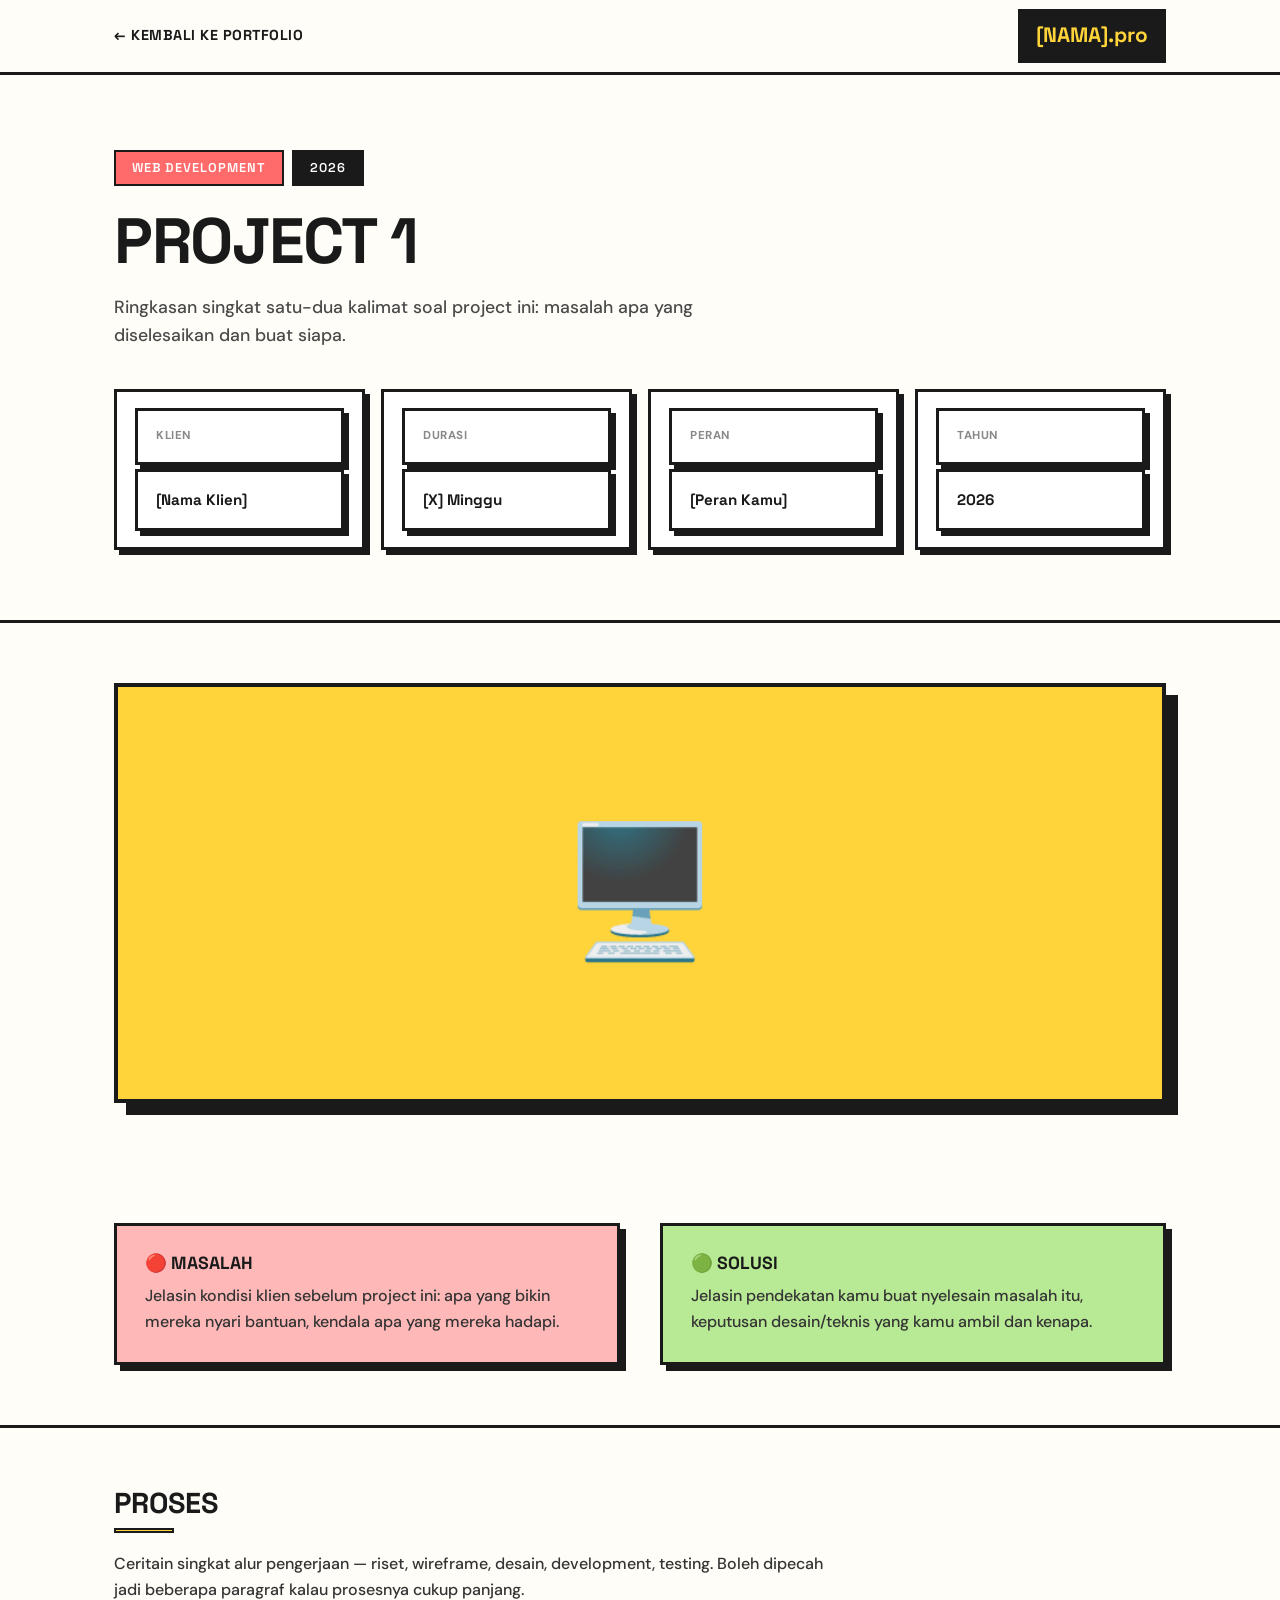
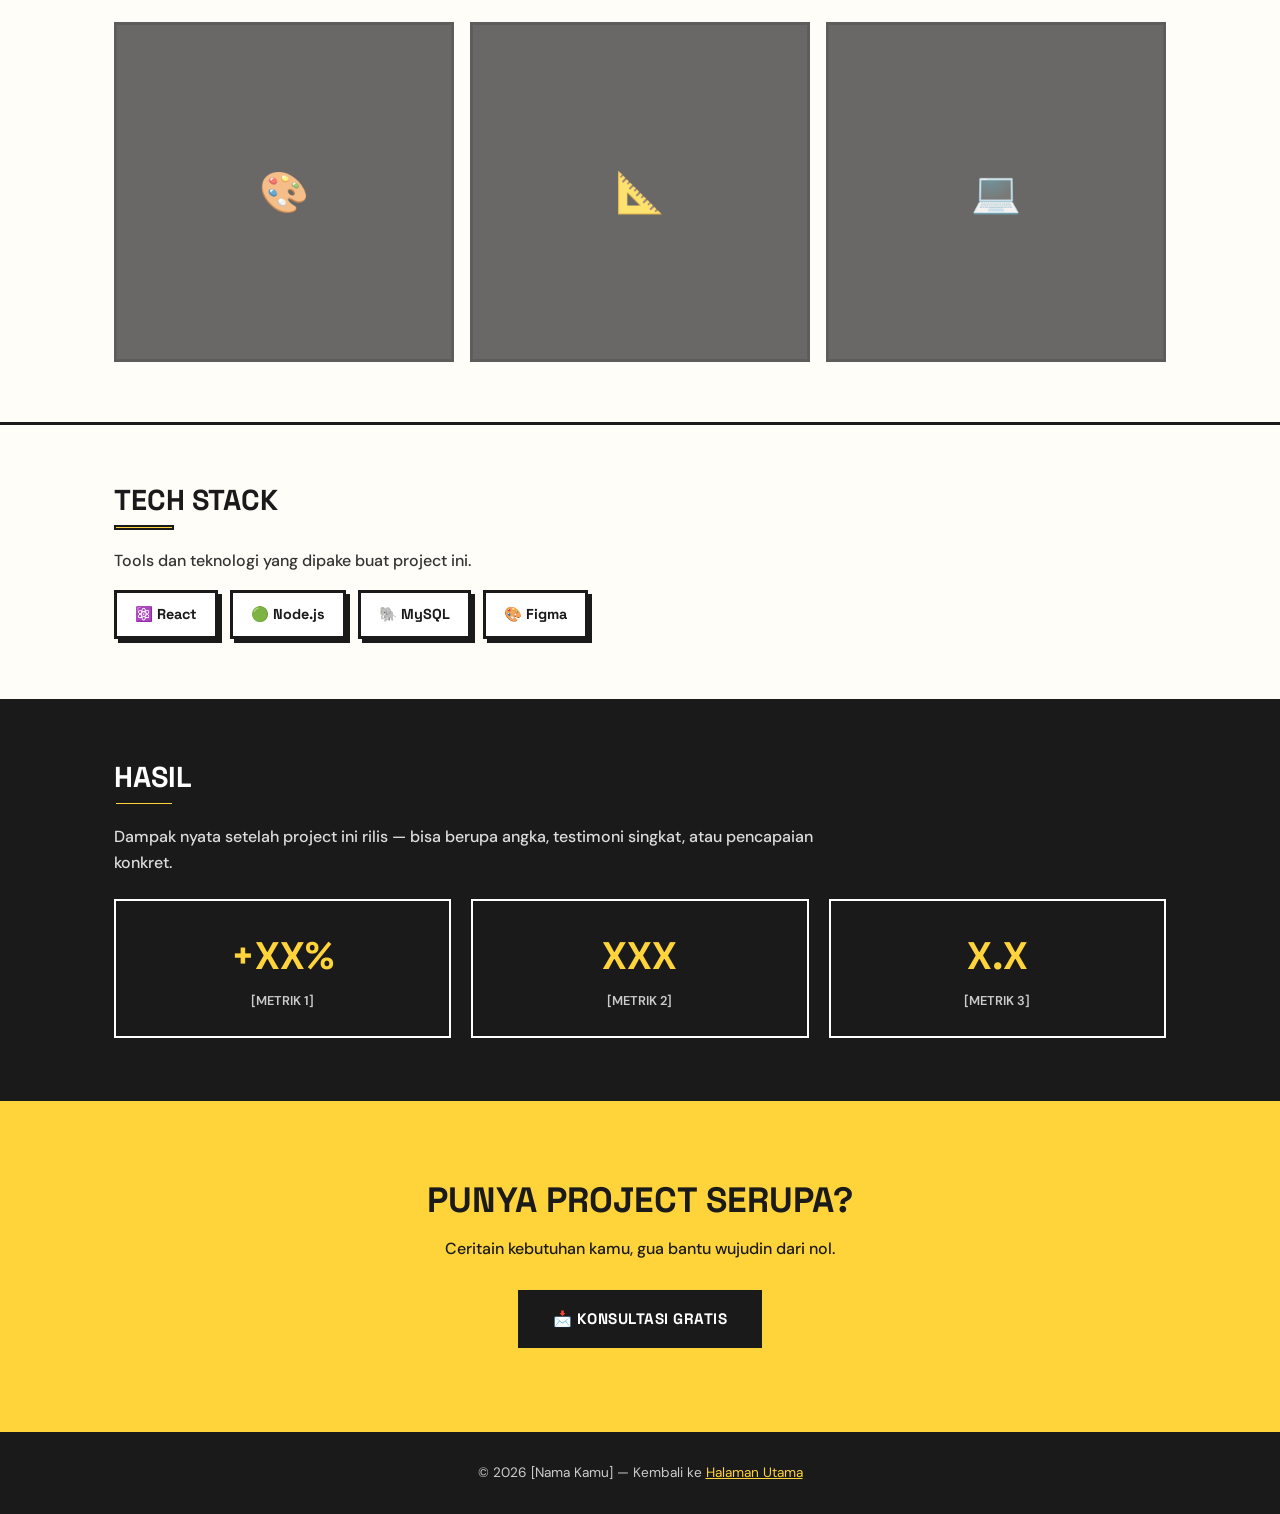
==== case-study.html @ ba1e3828 "Add files via upload" ====
<!DOCTYPE html>
<html lang="id">

<head>
    <meta charset="UTF-8" />
    <meta name="viewport" content="width=device-width, initial-scale=1.0" />
    <title>Project 1 — Case Study | [NAMA].pro</title>
    <link rel="preconnect" href="https://fonts.googleapis.com">
    <link
        href="https://fonts.googleapis.com/css2?family=Inter:wght@700;800;900&family=Space+Grotesk:wght@500;600;700&family=DM+Sans:opsz,wght@9..40,400;9..40,500;9..40,600;9..40,700;9..40,800&display=swap"
        rel="stylesheet">
    <link rel="stylesheet" href="study.css" />
</head>

<body>

    <nav class="topbar">
        <div class="container">
            <a href="portfolio.html#portfolio" class="back-link">← Kembali ke Portfolio</a>
            <span class="logo">[NAMA].pro</span>
        </div>
    </nav>

    <section class="case-hero">
        <div class="container">
            <div class="tags">
                <span class="neo-tag">Web Development</span>
                <span class="neo-tag" style="background:#1a1a1a;">2026</span>
            </div>
            <h1>Project 1</h1>
            <p>Ringkasan singkat satu-dua kalimat soal project ini: masalah apa yang diselesaikan dan buat siapa.</p>
            <div class="case-meta">
                <div>
                    <div class="lbl">Klien</div>
                    <div class="val">[Nama Klien]</div>
                </div>
                <div>
                    <div class="lbl">Durasi</div>
                    <div class="val">[X] Minggu</div>
                </div>
                <div>
                    <div class="lbl">Peran</div>
                    <div class="val">[Peran Kamu]</div>
                </div>
                <div>
                    <div class="lbl">Tahun</div>
                    <div class="val">2026</div>
                </div>
            </div>
        </div>
    </section>

    <div class="container">
        <div class="case-cover">🖥️</div>
    </div>

    <section class="case-block">
        <div class="container case-two-col">
            <div class="col">
                <h3>🔴 Masalah</h3>
                <p>Jelasin kondisi klien sebelum project ini: apa yang bikin mereka nyari bantuan, kendala apa yang
                    mereka hadapi.</p>
            </div>
            <div class="col">
                <h3>🟢 Solusi</h3>
                <p>Jelasin pendekatan kamu buat nyelesain masalah itu, keputusan desain/teknis yang kamu ambil dan
                    kenapa.</p>
            </div>
        </div>
    </section>

    <section class="case-block">
        <div class="container">
            <h2>Proses</h2>
            <p>Ceritain singkat alur pengerjaan — riset, wireframe, desain, development, testing. Boleh dipecah jadi
                beberapa paragraf kalau prosesnya cukup panjang.</p>
            <div class="case-gallery">
                <div>🎨</div>
                <div>📐</div>
                <div>💻</div>
            </div>
        </div>
    </section>

    <section class="case-block">
        <div class="container">
            <h2>Tech Stack</h2>
            <p>Tools dan teknologi yang dipake buat project ini.</p>
            <div class="stack-badges">
                <span class="stack-badge">⚛️ React</span>
                <span class="stack-badge">🟢 Node.js</span>
                <span class="stack-badge">🐘 MySQL</span>
                <span class="stack-badge">🎨 Figma</span>
            </div>
        </div>
    </section>

    <section class="case-block case-result">
        <div class="container">
            <h2>Hasil</h2>
            <p style="color:#ddd;">Dampak nyata setelah project ini rilis — bisa berupa angka, testimoni singkat, atau
                pencapaian konkret.</p>
            <div class="result-stats">
                <div><span class="num">+XX%</span><span class="lbl">[Metrik 1]</span></div>
                <div><span class="num">XXX</span><span class="lbl">[Metrik 2]</span></div>
                <div><span class="num">X.X</span><span class="lbl">[Metrik 3]</span></div>
            </div>
        </div>
    </section>

    <section class="case-cta">
        <div class="container">
            <h2>Punya Project Serupa?</h2>
            <p>Ceritain kebutuhan kamu, gua bantu wujudin dari nol.</p>
            <a href="portfolio.html#contact" class="neo-btn neo-btn-dark">📩 Konsultasi Gratis</a>
        </div>
    </section>

    <footer class="footer">
        <div class="container">© 2026 [Nama Kamu] — Kembali ke <a href="portfolio.html"
                style="color:#FFD43B;text-decoration:underline;">Halaman Utama</a></div>
    </footer>

</body>

</html>
---- study.css ----
*,
        *::before,
        *::after {
            box-sizing: border-box;
            margin: 0;
            padding: 0;
        }

        html {
            scroll-behavior: smooth;
        }

        body {
            font-family: 'DM Sans', 'Inter', sans-serif;
            background: #FFFDF7;
            color: #1a1a1a;
            line-height: 1.6;
        }

        a {
            text-decoration: none;
            color: inherit;
        }

        ul {
            list-style: none;
        }

        .container {
            max-width: 1100px;
            margin: 0 auto;
            padding: 0 24px;
        }

        ::-webkit-scrollbar {
            width: 14px;
        }

        ::-webkit-scrollbar-track {
            background: #FFFDF7;
            border-left: 3px solid #1a1a1a;
        }

        ::-webkit-scrollbar-thumb {
            background: #FFD43B;
            border: 3px solid #1a1a1a;
        }

        html {
            scrollbar-width: thin;
            scrollbar-color: #FFD43B #FFFDF7;
        }

        h1,
        h2,
        h3 {
            font-family: 'Space Grotesk', sans-serif;
            font-weight: 700;
            line-height: 1.1;
        }

        .neo-tag {
            display: inline-block;
            padding: 6px 16px;
            border: 2px solid #1a1a1a;
            font-family: 'Space Grotesk', sans-serif;
            font-weight: 600;
            font-size: 0.8rem;
            text-transform: uppercase;
            letter-spacing: 1px;
            background: #FF6B6B;
            color: #fff;
        }

        .neo-btn {
            display: inline-flex;
            align-items: center;
            gap: 8px;
            padding: 14px 32px;
            border: 3px solid #1a1a1a;
            font-family: 'Space Grotesk', sans-serif;
            font-weight: 700;
            font-size: 0.95rem;
            text-transform: uppercase;
            letter-spacing: 0.5px;
            cursor: pointer;
            transition: all 0.12s;
            background: #fff;
            color: #1a1a1a;
        }

        .neo-btn:hover {
            transform: translate(-3px, -3px);
            box-shadow: 6px 6px 0px #1a1a1a;
        }

        .neo-btn-primary {
            background: #FFD43B;
        }

        .neo-btn-dark {
            background: #1a1a1a;
            color: #fff;
        }

        .neo-btn-dark:hover {
            background: #FFD43B;
            color: #1a1a1a;
        }

        /* TOPBAR */
        .topbar {
            position: fixed;
            top: 0;
            left: 0;
            right: 0;
            z-index: 1000;
            background: #FFFDF7;
            border-bottom: 3px solid #1a1a1a;
        }

        .topbar .container {
            display: flex;
            align-items: center;
            justify-content: space-between;
            height: 72px;
        }

        .back-link {
            font-family: 'Space Grotesk', sans-serif;
            font-weight: 700;
            font-size: 0.9rem;
            text-transform: uppercase;
            letter-spacing: 0.5px;
            display: flex;
            align-items: center;
            gap: 8px;
        }

        .logo {
            font-family: 'Space Grotesk', sans-serif;
            font-weight: 800;
            font-size: 1.3rem;
            background: #1a1a1a;
            color: #FFD43B;
            padding: 8px 16px;
            border: 2px solid #1a1a1a;
        }

        /* HERO */
        .case-hero {
            padding: 150px 0 70px;
            border-bottom: 3px solid #1a1a1a;
        }

        .case-hero .tags {
            display: flex;
            gap: 8px;
            margin-bottom: 20px;
            flex-wrap: wrap;
        }

        .case-hero h1 {
            font-size: clamp(2.4rem, 6vw, 4rem);
            text-transform: uppercase;
            letter-spacing: -1.5px;
            margin-bottom: 16px;
        }

        .case-hero p {
            font-size: 1.1rem;
            font-weight: 500;
            color: #4a4a4a;
            max-width: 640px;
        }

        .case-meta {
            display: grid;
            grid-template-columns: repeat(4, 1fr);
            gap: 16px;
            margin-top: 40px;
        }

        .case-meta div {
            border: 3px solid #1a1a1a;
            background: #fff;
            box-shadow: 5px 5px 0 #1a1a1a;
            padding: 16px 18px;
        }

        .case-meta .lbl {
            font-size: 0.72rem;
            font-weight: 700;
            text-transform: uppercase;
            color: #888;
            letter-spacing: 0.5px;
            margin-bottom: 4px;
        }

        .case-meta .val {
            font-family: 'Space Grotesk', sans-serif;
            font-weight: 700;
            font-size: 0.95rem;
        }

        /* COVER */
        .case-cover {
            margin: 60px 0;
            height: 420px;
            background: #FFD43B;
            border: 4px solid #1a1a1a;
            box-shadow: 12px 12px 0 #1a1a1a;
            display: flex;
            align-items: center;
            justify-content: center;
            font-size: 8rem;
        }

        /* CONTENT BLOCKS */
        .case-block {
            padding: 60px 0;
            border-bottom: 3px solid #1a1a1a;
        }

        .case-block:last-of-type {
            border-bottom: none;
        }

        .case-block h2 {
            font-size: 1.8rem;
            text-transform: uppercase;
            margin-bottom: 18px;
        }

        .case-block h2::after {
            content: '';
            display: block;
            width: 60px;
            height: 5px;
            background: #FFD43B;
            border: 2px solid #1a1a1a;
            margin-top: 8px;
        }

        .case-block p {
            font-weight: 500;
            margin-bottom: 14px;
            max-width: 720px;
            color: #333;
        }

        .case-two-col {
            display: grid;
            grid-template-columns: 1fr 1fr;
            gap: 40px;
        }

        .case-two-col .col {
            background: #fff;
            border: 3px solid #1a1a1a;
            box-shadow: 6px 6px 0 #1a1a1a;
            padding: 28px;
        }

        .case-two-col .col:nth-child(1) {
            background: #FFB8B8;
        }

        .case-two-col .col:nth-child(2) {
            background: #B8E994;
        }

        .case-two-col h3 {
            font-size: 1.1rem;
            text-transform: uppercase;
            margin-bottom: 10px;
        }

        .case-two-col p {
            margin-bottom: 0;
        }

        .case-gallery {
            display: grid;
            grid-template-columns: repeat(3, 1fr);
            gap: 16px;
            margin-top: 20px;
        }

        .case-gallery div {
            aspect-ratio: 1/1;
            border: 3px solid #1a1a1a;
            background: #2a2a2a;
            color: #fff;
            display: flex;
            align-items: center;
            justify-content: center;
            font-size: 2.5rem;
            opacity: 0.7;
        }

        .stack-badges {
            display: flex;
            flex-wrap: wrap;
            gap: 12px;
            margin-top: 16px;
        }

        .stack-badge {
            padding: 10px 18px;
            border: 3px solid #1a1a1a;
            background: #fff;
            font-family: 'Space Grotesk', sans-serif;
            font-weight: 700;
            font-size: 0.9rem;
            box-shadow: 4px 4px 0 #1a1a1a;
        }

        .case-result {
            background: #1a1a1a;
            color: #fff;
        }

        .case-result h2 {
            color: #fff;
        }

        .result-stats {
            display: grid;
            grid-template-columns: repeat(3, 1fr);
            gap: 20px;
            margin-top: 24px;
        }

        .result-stats div {
            text-align: center;
            border: 2px solid #fff;
            padding: 24px 12px;
        }

        .result-stats .num {
            font-family: 'Space Grotesk', sans-serif;
            font-weight: 800;
            font-size: 2.4rem;
            color: #FFD43B;
            display: block;
        }

        .result-stats .lbl {
            font-size: 0.8rem;
            font-weight: 600;
            text-transform: uppercase;
            margin-top: 6px;
            color: #ccc;
        }

        /* NEXT PROJECT / CTA */
        .case-cta {
            padding: 80px 0;
            text-align: center;
            background: #FFD43B;
        }

        .case-cta h2 {
            font-size: 2.2rem;
            text-transform: uppercase;
            margin-bottom: 16px;
        }

        .case-cta p {
            font-weight: 500;
            margin-bottom: 28px;
            max-width: 480px;
            margin-left: auto;
            margin-right: auto;
        }

        .footer {
            background: #1a1a1a;
            color: #ccc;
            padding: 30px 0;
            text-align: center;
            font-size: 0.85rem;
            border-top: 4px solid #FFD43B;
        }

        @media (max-width: 900px) {
            .case-meta {
                grid-template-columns: 1fr 1fr;
            }

            .case-two-col {
                grid-template-columns: 1fr;
            }

            .result-stats {
                grid-template-columns: 1fr;
            }
        }

        @media (max-width: 640px) {
            .case-meta {
                grid-template-columns: 1fr;
            }

            .case-gallery {
                grid-template-columns: repeat(2, 1fr);
            }

            .case-cover {
                height: 260px;
                font-size: 5rem;
            }
        }
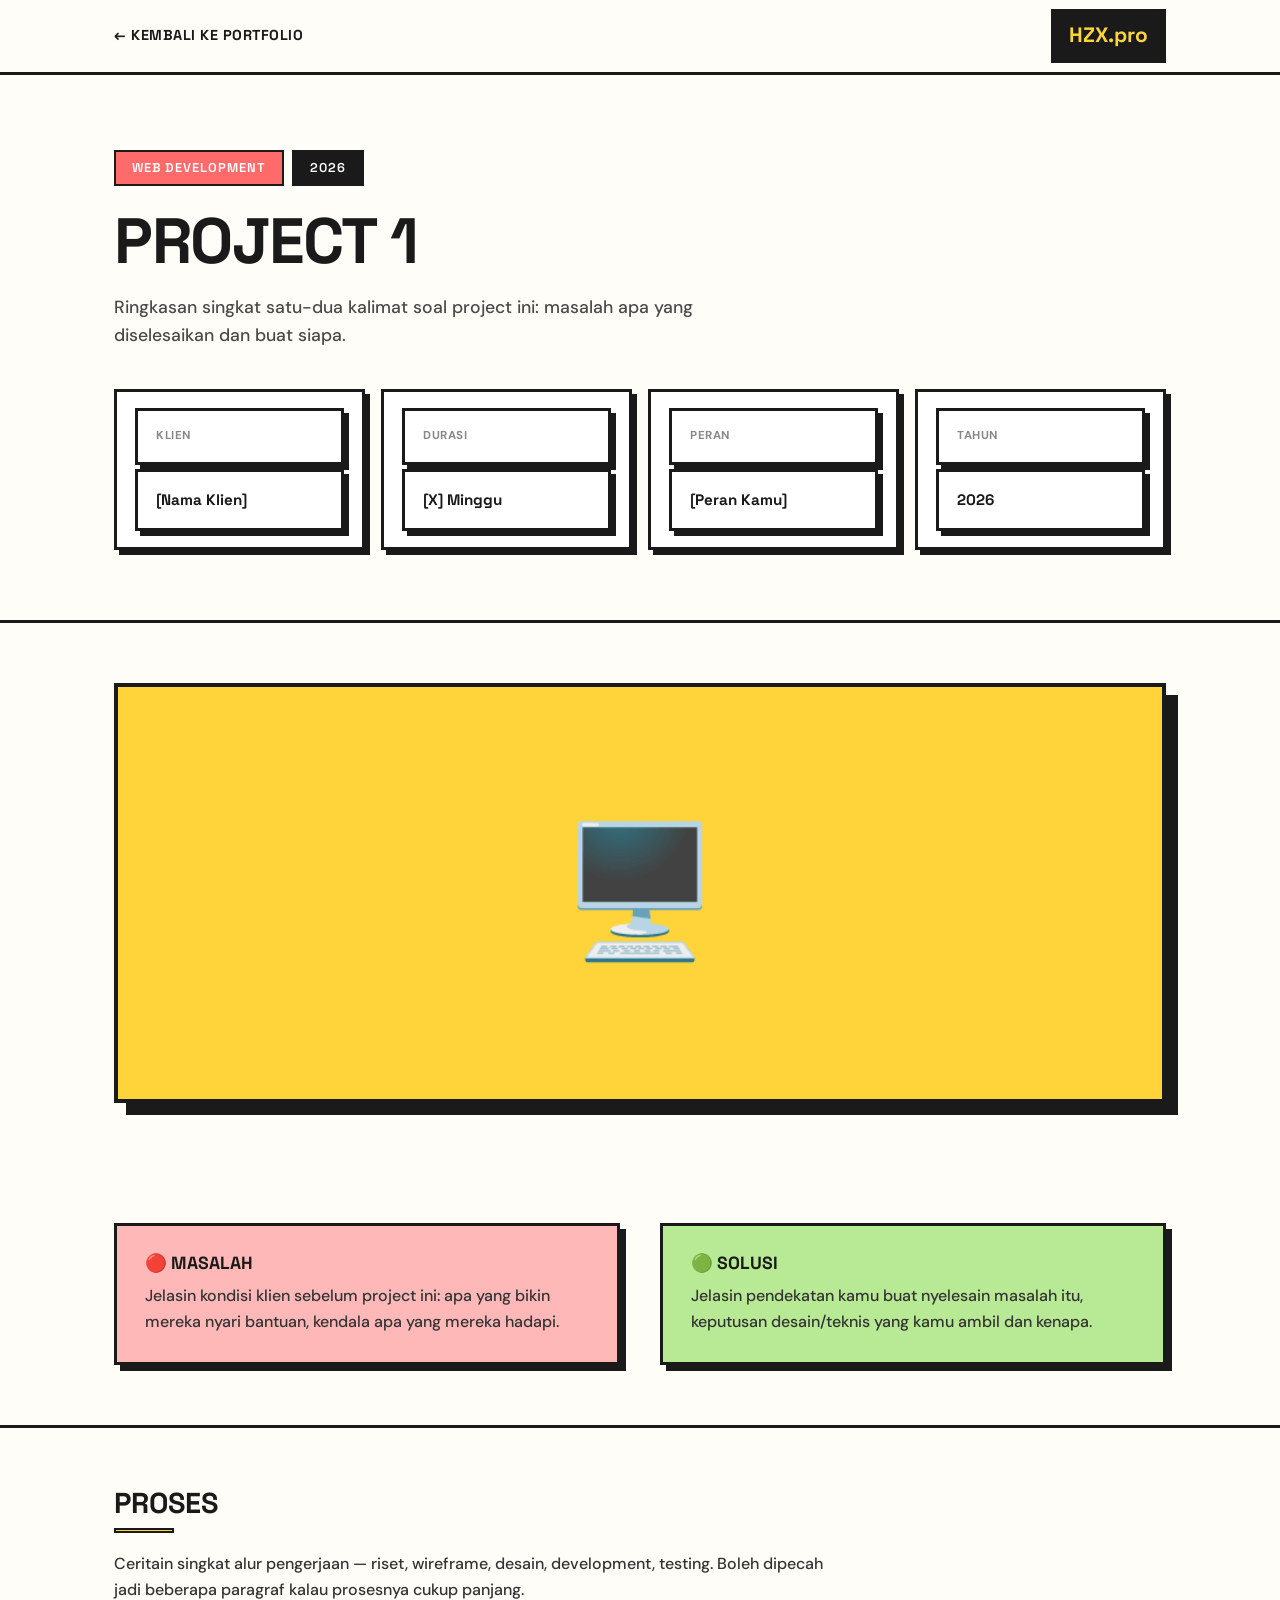
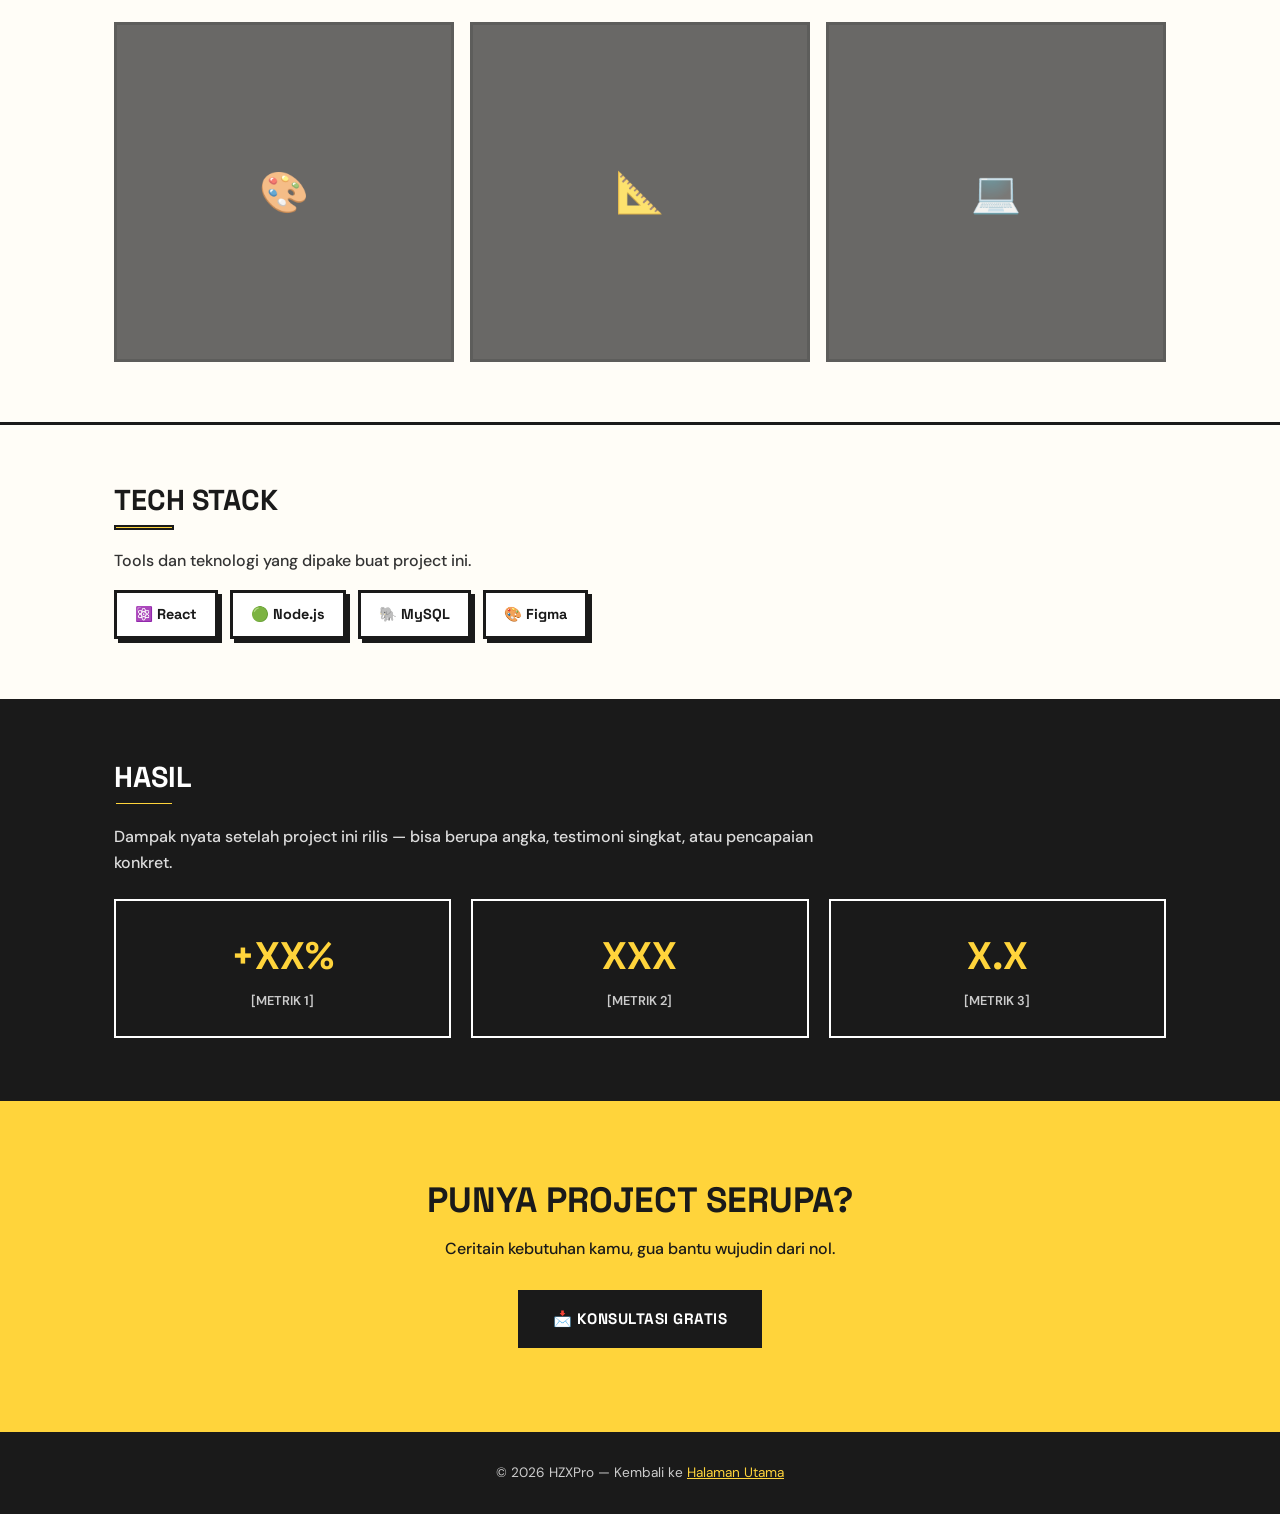
==== commit 19b2bab6: "Add files via upload" ====
--- a/case-study.html
+++ b/case-study.html
@@ -4,7 +4,7 @@
 <head>
     <meta charset="UTF-8" />
     <meta name="viewport" content="width=device-width, initial-scale=1.0" />
-    <title>Project 1 — Case Study | [NAMA].pro</title>
+    <title>Project 1 — Case Study | HZX.pro</title>
     <link rel="preconnect" href="https://fonts.googleapis.com">
     <link
         href="https://fonts.googleapis.com/css2?family=Inter:wght@700;800;900&family=Space+Grotesk:wght@500;600;700&family=DM+Sans:opsz,wght@9..40,400;9..40,500;9..40,600;9..40,700;9..40,800&display=swap"
@@ -16,8 +16,8 @@
 
     <nav class="topbar">
         <div class="container">
-            <a href="portfolio.html#portfolio" class="back-link">← Kembali ke Portfolio</a>
-            <span class="logo">[NAMA].pro</span>
+            <a href="index.html#portfolio" class="back-link">← Kembali ke Portfolio</a>
+            <span class="logo">HZX.pro</span>
         </div>
     </nav>
 
@@ -112,12 +112,12 @@
         <div class="container">
             <h2>Punya Project Serupa?</h2>
             <p>Ceritain kebutuhan kamu, gua bantu wujudin dari nol.</p>
-            <a href="portfolio.html#contact" class="neo-btn neo-btn-dark">📩 Konsultasi Gratis</a>
+            <a href="index.html#contact" class="neo-btn neo-btn-dark">📩 Konsultasi Gratis</a>
         </div>
     </section>
 
     <footer class="footer">
-        <div class="container">© 2026 [Nama Kamu] — Kembali ke <a href="portfolio.html"
+        <div class="container">© 2026 HZXPro — Kembali ke <a href="index.html"
                 style="color:#FFD43B;text-decoration:underline;">Halaman Utama</a></div>
     </footer>
 
